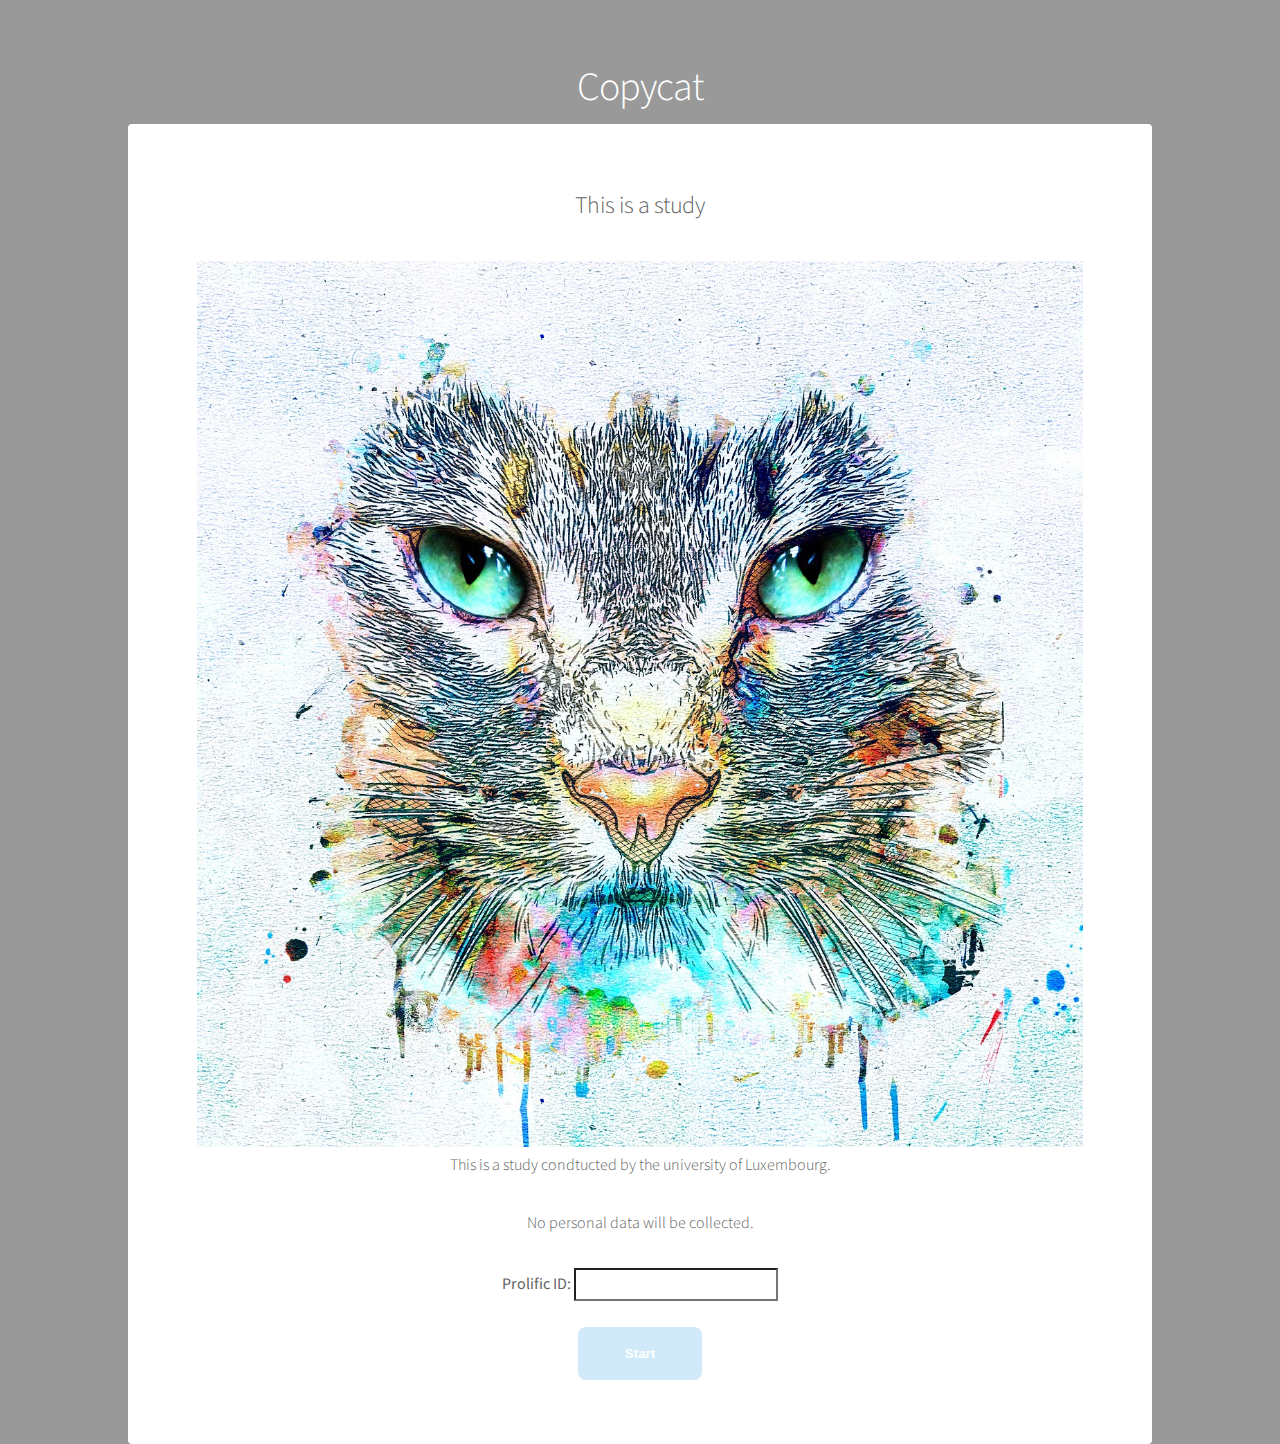
==== index.html @ aab6d51e "Rename copycat.html to index.html" ====
<!DOCTYPE html>
<html>
<head>
  <title>Quizz</title>
  <link rel="icon" type="image/x-icon" href="./data/favicon.ico">
  <link rel="stylesheet" href="copycat.css">
  <meta charset="UTF-8">
  <meta name="viewport" content="width=device-width, initial-scale=1">
</head>
<body>
    <div id="wrapper">
        <header id="header">
            <h1>Copycat</h1>
        </header>
        <div id="main">
            <section id="intro" class="main">
                <div class="spotlight">
                    <div id="initial" class="content">
                        <header class="major">
                            <h2 style="text-align: center; padding-right: 1px;">This is a study</h2>
                        </header>
                        
                        <div style="display: flex; justify-content: center; align-items: center; padding: 5px;">
                            <img src="./data/cat.jpg" alt="Puzzle A" style="max-width: 100%; height: auto;">
                        </div>
                        <p style="margin-bottom: 10; text-align: center;">
                            This is a study condtucted by the university of Luxembourg.
                        </p>
                        <p style="text-align: center;">
                            No personal data will be collected.
                        </p>
                        
                        <div style="text-align: center;" id="user-input">
                            <label for="prolificID"><b>Prolific ID:</b></label>
                            <input type="text" id="prolificID">
                        </div>
                        <br>
                        <p style="text-align: center;">
                            <button id="start-btn" onclick="startPuzzle()" class="button primary">Start</button>
                        </p>
                    </div>
                    
                    <div id="puzzle" class="content" style="display: none;">
                        <div class="timer-container" style="display: none;">
                            <div id="timer" class="timer">05:00</div>
                        </div>
                        <header class="major">
                            <h2 id="puzzle-number" style="text-align: center;">Puzzle 1/5</h2>
                        </header>
                        <hr>
                        <div style="display: flex; justify-content: center; align-items: center; padding: 5px;">
                            <img id="puzzle-img" src="./data/hospital.png" alt="Puzzle A" style="max-width: 100%; height: auto;">
                        </div>
                        <div style="text-align: center;">
                             <p id="puzzle-text" type="text" style="border-radius: 10px; border: 1px solid gray; padding: 5px; text-align: center;">
                                puzzle
                            </p>
                        </div>
                        <div id="hidden-solution" style="text-align: center; display: none; border-radius: 10px; border: 1px solid rgb(87, 227, 40); padding: 5px;">
                            <h2 style="text-align: left;"><b>Solution:</b></h2>
                             <p id="puzzle-solution" type="text">
                                puzzle solution
                            </p>
                        </div>    
                        <div style="text-align: center;" id="user-input">
                            <label for="answer"><b>Answer:</b></label>
                            <input type="text" id="answer">
                        </div>
                            
                        
                        
                        <div style="display: flex; justify-content: center; gap: 10px; margin-top: 20px;">
                            <button id="submit-btn" onclick="submitAnswer()" class="button primary" >Submit</button>
                            <button id="next-btn" onclick="goNext()" class="button primary" style="display: none;">Next</button>
                            <button id="finish-btn" onclick="emailPromt()" class="button primary" style="display: none;">Finish</in>
                        </div>
                    </div>
                    <dialog class="modal" id="finish-modal">
                        <div class="center">
                            <h2>Are you sure you want to submit?</h2>
                            <p>Warning! After clicking the 'Finish' button, the quizz is over and you can't go back.</p>
                            <div>
                                <button class="submit" id="cancel">Cancel</button>
                                <button class="button.submit" id="finish-quizz">Finish Quizz</button>
                            </div>
                        </div>     
                    </dialog>
                    <dialog class="modal" id="email-prompt">
                        <div id="modal-phase1" class="center">
                            <p id="modal-score" style="align-items: left;"><b>Result:</b>0/4</p>
                            <h2 style="color: #8cc9f0"><b>Subscribe for more</b></h2>
                            <p style="text-align: center;">Subscribe to our mailing list to get send more fun riddles and brainteasers send directly to you every week.</p>
                            <p> </p>
                            <div class="modal-buttons">
                                <button class="button.submit" type="submit" onclick="modalEmailInput()">Sign up to receive riddles weekly</button>
                                <button class="button.sumbit" id="close-modal" onclick="refuseEmail()">I don't want to get sent riddles</button>
                            </div>
                        </div>
                        <div id="modal-phase2" class="center" style="display: none; text-align: center;">
                            <h2 style="color: #8cc9f0"><b>Subscribe for more</b></h2>
                            <p style="text-align: center;">Subscribe to our mailing list to get send more fun riddles and brainteasers send directly to you every week.</p>
                            <label><b>Your email:</b> <input placeholder="Enter your email" id="email" type="text"></label> <br>
                            <span id="emailErrorMessage" class="error-message" style="display: none; color: red; font-size: 12px; margin-top: 4px;"></span>
                            <p> </p>
                            <div class="modal-buttons">
                                <button id="submit-email-btn" class="button.submit" type="submit" onclick="submitEmail()">Submit</button>
                                <button class="button.sumbit" id="cancel-email" onclick="cancelEmail()">Cancel</button>
                            </div>
                        </div>
                        
                    </dialog>
                </div>  
            </section>
        </div>
    </div>
    <script src="copycat.js"></script>
    
</body>
---- copycat.css ----
/* @import url(fontawesome-all.min.css); */
@import 'https://fonts.googleapis.com/css?family=Source+Sans+Pro:300,400';

/*
	Stellar by HTML5 UP
	html5up.net | @ajlkn
	Free for personal and commercial use under the CCA 3.0 license (html5up.net/license)
*/

html, body, div, span, applet, object,
iframe, h1, h2, h3, h4, h5, h6, p, blockquote,
pre, a, abbr, acronym, address, big, cite,
code, del, dfn, em, img, ins, kbd, q, s, samp,
small, strike, strong, sub, sup, tt, var, b,
u, i, center, dl, dt, dd, ol, ul, li, fieldset,
form, label, legend, table, caption, tbody,
tfoot, thead, tr, th, td, article, aside,
canvas, details, embed, figure, figcaption,
footer, header, hgroup, menu, nav, output, ruby,
section, summary, time, mark, audio, video {
	margin: 0;
	padding: 0;
	border: 0;
	font-size: 100%;
	font: inherit;
	vertical-align: baseline;
}

article, aside, details, figcaption, figure,
footer, header, hgroup, menu, nav, section {
	display: block;}

body {
	line-height: 1;
}

ol, ul {
	list-style: none;
}

blockquote, q {
	quotes: none;
}

	blockquote:before, blockquote:after, q:before, q:after {
		content: '';
		content: none;
	}

table {
	border-collapse: collapse;
	border-spacing: 0;
}

body {
	-webkit-text-size-adjust: none;
}

mark {
	background-color: transparent;
	color: inherit;
}

input::-moz-focus-inner {
	border: 0;
	padding: 0;
}

input, select, textarea {
	-moz-appearance: none;
	-webkit-appearance: none;
	-ms-appearance: none;
	appearance: none;
}

/* Basic */

	@-ms-viewport {
		width: device-width;
	}

	body {
		-ms-overflow-style: scrollbar;
	}

	@media screen and (max-width: 480px) {

		html, body {
			min-width: 320px;
		}

	}

	html {
		box-sizing: border-box;
	}

	*, *:before, *:after {
		box-sizing: inherit;
	}

	body {
		background-color: rgb(153, 153, 153);
		/* background-image: url("images/overlay.png"), -moz-linear-gradient(45deg, #0b537b 15%, #9896ef 85%);
		background-image: url("images/overlay.png"), -webkit-linear-gradient(45deg, #0b537b 15%, #9896ef 85%);
		background-image: url("images/overlay.png"), -ms-linear-gradient(45deg, #0b537b 15%, #9896ef 85%);
		background-image: url("images/overlay.png"), linear-gradient(45deg, #0b537b 15%, #9896ef 85%); */
	}

		body.is-preload *, body.is-preload *:before, body.is-preload *:after {
			-moz-animation: none !important;
			-webkit-animation: none !important;
			-ms-animation: none !important;
			animation: none !important;
			-moz-transition: none !important;
			-webkit-transition: none !important;
			-ms-transition: none !important;
			transition: none !important;
		}
	

/* Type */

	body {
		/* background-color: #0b537b; */
		color: rgba(255, 255, 255, 0.65);
	}

	body, input, select, textarea {
		font-family: "Source Sans Pro", Helvetica, sans-serif;
		font-size: 17pt;
		font-weight: 300;
		line-height: 1.65;
	}

		@media screen and (max-width: 1680px) {

			body, input, select, textarea {
				font-size: 14pt;
			}

		}

		@media screen and (max-width: 1280px) {

			body, input, select, textarea {
				font-size: 12pt;
			}

		}

		@media screen and (max-width: 360px) {

			body, input, select, textarea {
				font-size: 11pt;
			}

		}

	a {
		-moz-transition: color 0.2s ease, border-bottom 0.2s ease;
		-webkit-transition: color 0.2s ease, border-bottom 0.2s ease;
		-ms-transition: color 0.2s ease, border-bottom 0.2s ease;
		transition: color 0.2s ease, border-bottom 0.2s ease;
		text-decoration: none;
		border-bottom: dotted 1px;
		color: inherit;
	}

		a:hover {
			border-bottom-color: transparent;
		}

	strong, b {
		font-weight: 400;
	}

	em, i {
		font-style: italic;
	}

	p {
		margin: 0 0 2em 0;
	}

		p.content {
			-moz-columns: 20em 2;
			-webkit-columns: 20em 2;
			-ms-columns: 20em 2;
			columns: 20em 2;
			-moz-column-gap: 2em;
			-webkit-column-gap: 2em;
			-ms-column-gap: 2em;
			column-gap: 2em;
			text-align: justify;
		}

	h1, h2, h3, h4, h5, h6 {
		font-weight: 300;
		line-height: 1.5;
		margin: 0 0 0.7em 0;
		letter-spacing: -0.025em;
	}

		h1 a, h2 a, h3 a, h4 a, h5 a, h6 a {
			color: inherit;
			text-decoration: none;
		}

	h1 {
		font-size: 2.5em;
		line-height: 1.2;
	}

	h2 {
		font-size: 1.5em;
	}

	h3 {
		font-size: 1.25em;
	}

	h4 {
		font-size: 1.1em;
	}

	h5 {
		font-size: 0.9em;
	}

	h6 {
		font-size: 0.7em;
	}

	@media screen and (max-width: 736px) {

		h1 {
			font-size: 2em;
		}

	}

	sub {
		font-size: 0.8em;
		position: relative;
		top: 0.5em;
	}

	sup {
		font-size: 0.8em;
		position: relative;
		top: -0.5em;
	}

	blockquote {
		border-left: solid 4px;
		font-style: italic;
		margin: 0 0 2em 0;
		padding: 0.5em 0 0.5em 2em;
	}

	code {
		border-radius: 8px;
		border: solid 1px;
		font-family: "Courier New", monospace;
		font-size: 0.9em;
		margin: 0 0.25em;
		padding: 0.25em 0.65em;
	}

	pre {
		-webkit-overflow-scrolling: touch;
		font-family: "Courier New", monospace;
		font-size: 0.9em;
		margin: 0 0 2em 0;
	}

		pre code {
			display: block;
			line-height: 1.75;
			padding: 1em 1.5em;
			overflow-x: auto;
		}

	hr {
		border: 0;
		border-bottom: solid 1px;
		margin: 2em 0;
	}

		hr.major {
			margin: 3em 0;
		}

	.align-left {
		text-align: left;
	}

	.align-center {
		text-align: center;
	}

	.align-right {
		text-align: right;
	}

	input, select, textarea {
		color: #ffffff;
	}

	a:hover {
		color: #ffffff;
	}

	strong, b {
		color: #ffffff;
	}

	h1, h2, h3, h4, h5, h6 {
		color: #ffffff;
	}

	blockquote {
		border-left-color: rgba(255, 255, 255, 0.35);
	}

	code {
		background: rgba(255, 255, 255, 0.075);
		border-color: rgba(255, 255, 255, 0.35);
	}

	hr {
		border-bottom-color: rgba(255, 255, 255, 0.35);
	}


/* Box */

	.box {
		border-radius: 8px;
		border: solid;
		margin-bottom: 2em;
		padding: 1.5em;
	}

		.box > :last-child,
		.box > :last-child > :last-child,
		.box > :last-child > :last-child > :last-child {
			margin-bottom: 0;
		}

		.box.alt {
			border: 0;
			border-radius: 0;
			padding: 0;
		}

	.box {
		border-color: rgba(255, 255, 255, 0.35);
	}



/* Radiobutton from https://codepen.io/AbubakerSaeed/pen/QPOZdYhttps://codepen.io/AbubakerSaeed/pen/QPOZdY*/

.radiobutton {
	--primary: hsl(191, 91%, 68%);
	--other: hsl(195, 50%, 32%);

	/*background: hsl(0, 0%, 98%);*/
	display: flex;
	justify-content: flex-start;
	align-items: center;
	flex-wrap: nowrap;

	margin: 12px 0;

	cursor: pointer;
	position: relative;
}


/* input */
.radioInput {
  opacity: 0;
  position: absolute;
  left: 50%;
  top: 50%;
  transform: translate(-50%, -50%);
  z-index: -1;
}


/* .design */
.design {
  width: 16px;
  height: 16px;

  border: 1px solid var(--other);
  border-radius: 100%;
  margin-right: 16px;

  position: relative;
}

.design::before,
.design::after {
  content: "";
  display: block;

  width: inherit;
  height: inherit;

  border-radius: inherit;

  position: absolute;
  transform: scale(0);
  transform-origin: center center;
}

.design:before {
  background: var(--other);
  opacity: 0;
  transition: .3s;
}

.design::after {
  background: var(--primary);
  opacity: .4;
  transition: .6s;
}


/* .text */
.text {
  color: var(--other);
  font-weight: bold;
}


/* checked state */
input:checked+.design::before {
  opacity: 1;
  transform: scale(.6);
}


/* other states */
input:hover+.design,
input:focus+.design {
  border: 1px solid var(--primary);
}

input:hover+.design:before,
input:focus+.design:before {
  background: var(--primary);
}

input:hover~.text {
  color: var(--primary);
}

input:focus+.design::after,
input:active+.design::after {
  opacity: .1;
  transform: scale(2.6);
}


/* added by me */

	.center {
	display: flex;
	justify-content: center;
	flex-direction: column;
	align-items: center;
	}

	.modal {
		padding: 1em;
		max-width: 70ch;
		border: 0;
  		box-shadow: 0 0 1em rgba(0, 0, 0, 0.3);
	}
	.modal > * {
		margin: 0 0 0.5rem 0;
	}
	.modal::backdrop {
		background: rgba(43, 77, 80, 0.4);
	}

	.modal-buttons {
	display: flex;
	justify-content: center;
	align-items: center;
	flex-wrap: wrap;
	}

	@media screen and (max-width: 600px) {
		.modal-buttons {
			flex-direction: column;
		}
	}
	
	/* Timer */
	.timer-container {
		position: relative;
		background-color: #8cc9f0;
		color: white;
		padding: 5px;
		border-radius: 8px;
		box-sizing: border-box;
		font-size: calc(1rem + 1vw);
		text-align: center;
		max-width: calc(15%);
		max-height: calc(100% - 10px);
		margin-top: 0;
		margin-right: 0;
		margin-bottom: 0;
		margin-left: auto;
	}

	.timer {
		font-size: inherit;
	}





/* Button */

	input[type="submit"],
	input[type="reset"],
	input[type="button"],
	button,
	.button {
		-moz-appearance: none;
		-webkit-appearance: none;
		-ms-appearance: none;
		appearance: none;
		-moz-transition: background-color 0.2s ease-in-out, color 0.2s ease-in-out;
		-webkit-transition: background-color 0.2s ease-in-out, color 0.2s ease-in-out;
		-ms-transition: background-color 0.2s ease-in-out, color 0.2s ease-in-out;
		transition: background-color 0.2s ease-in-out, color 0.2s ease-in-out;
		border-radius: 8px;
		border: 0;
		cursor: pointer;
		display: inline-block;
		font-weight: 900;
		height: 4em;
		line-height: 4em;
		min-width: 9.25em;
		padding: 0 1.5em;
		text-align: center;
		text-decoration: none;
		white-space: nowrap;
	}

		input[type="submit"].icon,
		input[type="reset"].icon,
		input[type="button"].icon,
		button.icon,
		.button.icon {
			padding-left: 1.35em;
		}

			input[type="submit"].icon:before,
			input[type="reset"].icon:before,
			input[type="button"].icon:before,
			button.icon:before,
			.button.icon:before {
				margin-right: 0.5em;
			}

		input[type="submit"].fit,
		input[type="reset"].fit,
		input[type="button"].fit,
		button.fit,
		.button.fit {
			width: 100%;
		}

		input[type="submit"].small,
		input[type="reset"].small,
		input[type="button"].small,
		button.small,
		.button.small {
			font-size: 0.8em;
		}

		input[type="submit"].large,
		input[type="reset"].large,
		input[type="button"].large,
		button.large,
		.button.large {
			font-size: 1.35em;
		}

		input[type="submit"].disabled, input[type="submit"]:disabled,
		input[type="reset"].disabled,
		input[type="reset"]:disabled,
		input[type="button"].disabled,
		input[type="button"]:disabled,
		button.disabled,
		button:disabled,
		.button.disabled,
		.button:disabled {
			pointer-events: none;
			opacity: 0.25;
		}

		/* Modified by me*/
		@media screen and (max-width: 900px) {

			input[type="submit"],
			input[type="reset"],
			input[type="button"],
			button,
			.button {
				min-width: 0;
				font-size: 12px;
    			padding: 0px 2ex 7ex;
				height: 3em;
			}

		}

	input[type="submit"],
	input[type="reset"],
	input[type="button"],
	button,
	.button {
		background-color: #4bafed;
		box-shadow: inset 0 0 0 1px rgba(255, 255, 255, 0.35);
		color: #ffffff !important;
	}

		input[type="submit"]:hover,
		input[type="reset"]:hover,
		input[type="button"]:hover,
		button:hover,
		.button:hover {
			background-color: #8ce1f0;
		}

		input[type="submit"]:active,
		input[type="reset"]:active,
		input[type="button"]:active,
		button:active,
		.button:active {
			background-color: rgba(255, 255, 255, 0.2);
		}

		input[type="submit"].icon:before,
		input[type="reset"].icon:before,
		input[type="button"].icon:before,
		button.icon:before,
		.button.icon:before {
			color: rgba(255, 255, 255, 0.5);
		}

		input[type="submit"].primary,
		input[type="reset"].primary,
		input[type="button"].primary,
		button.primary,
		.button.primary {
			background-color: #4bafed;
			color: #fdfdfd !important;
			box-shadow: none;
		}

			input[type="submit"].primary:hover,
			input[type="reset"].primary:hover,
			input[type="button"].primary:hover,
			button.primary:hover,
			.button.primary:hover {
				background-color: #74d1e6;
			}

			input[type="submit"].primary:active,
			input[type="reset"].primary:active,
			input[type="button"].primary:active,
			button.primary:active,
			.button.primary:active {
				background-color: #7ec3ee;
			}

			input[type="submit"].primary.icon:before,
			input[type="reset"].primary.icon:before,
			input[type="button"].primary.icon:before,
			button.primary.icon:before,
			.button.primary.icon:before {
				color: #3f3d3d !important;
			}

/* Form */

	/* form {
		margin: 0 0 2em 0;
	}

	label {
		display: block;
		font-size: 0.9em;
		font-weight: 400;
		margin: 0 0 1em 0;
	}

	input[type="text"],
	input[type="password"],
	input[type="email"],
	select,
	textarea {
		-moz-appearance: none;
		-webkit-appearance: none;
		-ms-appearance: none;
		appearance: none;
		border-radius: 8px;
		border: solid 1px;
		color: inherit;
		display: block;
		outline: 0;
		padding: 0 1em;
		text-decoration: none;
		width: 100%;
	}

		input[type="text"]:invalid,
		input[type="password"]:invalid,
		input[type="email"]:invalid,
		select:invalid,
		textarea:invalid {
			box-shadow: none;
		}

	select {
		background-size: 1.25rem;
		background-repeat: no-repeat;
		background-position: calc(100% - 1rem) center;
		height: 2.75em;
		padding-right: 2.75em;
		text-overflow: ellipsis;
	}

		select:focus::-ms-value {
			background-color: transparent;
		}

		select::-ms-expand {
			display: none;
		}

	input[type="text"],
	input[type="password"],
	input[type="email"],
	select {
		height: 2.75em;
	}

	textarea {
		padding: 0.75em 1em;
	}

	input[type="checkbox"],
	input[type="radio"] {
		-moz-appearance: none;
		-webkit-appearance: none;
		-ms-appearance: none;
		appearance: none;
		display: block;
		float: left;
		margin-right: -2em;
		opacity: 0;
		width: 1em;
		z-index: -1;
	}

		input[type="checkbox"] + label,
		input[type="radio"] + label {
			text-decoration: none;
			cursor: pointer;
			display: inline-block;
			font-size: 1em;
			font-weight: 300;
			padding-left: 2.4em;
			padding-right: 0.75em;
			position: relative;
		}

			input[type="checkbox"] + label:before,
			input[type="radio"] + label:before {
				-moz-osx-font-smoothing: grayscale;
				-webkit-font-smoothing: antialiased;
				display: inline-block;
				font-style: normal;
				font-variant: normal;
				text-rendering: auto;
				line-height: 1;
				text-transform: none !important;
				font-family: 'Font Awesome 5 Free';
				font-weight: 900;
			}

			input[type="checkbox"] + label:before,
			input[type="radio"] + label:before {
				border-radius: 8px;
				border: solid 1px;
				content: '';
				display: inline-block;
				font-size: 0.8em;
				height: 2.0625em;
				left: 0;
				line-height: 2.0625em;
				position: absolute;
				text-align: center;
				top: 0;
				width: 2.0625em;
			}

		input[type="checkbox"]:checked + label:before,
		input[type="radio"]:checked + label:before {
			content: '\f00c';
		}

	input[type="checkbox"] + label:before {
		border-radius: 8px;
	}

	input[type="radio"] + label:before {
		border-radius: 100%;
	}

	::-webkit-input-placeholder {
		opacity: 1.0;
	}

	:-moz-placeholder {
		opacity: 1.0;
	}

	::-moz-placeholder {
		opacity: 1.0;
	}

	:-ms-input-placeholder {
		opacity: 1.0;
	}

	label {
		color: #ffffff;
	}

	input[type="text"],
	input[type="password"],
	input[type="email"],
	select,
	textarea {
		background-color: rgba(255, 255, 255, 0.075);
		border-color: rgba(255, 255, 255, 0.35);
	}

		input[type="text"]:focus,
		input[type="password"]:focus,
		input[type="email"]:focus,
		select:focus,
		textarea:focus {
			border-color: #8cc9f0;
			box-shadow: 0 0 0 1px #8cc9f0;
		}

	select {
		background-image: url("data:image/svg+xml;charset=utf8,%3Csvg xmlns='http://www.w3.org/2000/svg' width='40' height='40' preserveAspectRatio='none' viewBox='0 0 40 40'%3E%3Cpath d='M9.4,12.3l10.4,10.4l10.4-10.4c0.2-0.2,0.5-0.4,0.9-0.4c0.3,0,0.6,0.1,0.9,0.4l3.3,3.3c0.2,0.2,0.4,0.5,0.4,0.9 c0,0.4-0.1,0.6-0.4,0.9L20.7,31.9c-0.2,0.2-0.5,0.4-0.9,0.4c-0.3,0-0.6-0.1-0.9-0.4L4.3,17.3c-0.2-0.2-0.4-0.5-0.4-0.9 c0-0.4,0.1-0.6,0.4-0.9l3.3-3.3c0.2-0.2,0.5-0.4,0.9-0.4S9.1,12.1,9.4,12.3z' fill='rgba(255, 255, 255, 0.35)' /%3E%3C/svg%3E");
	}

		select option {
			color: #ffffff;
			background: #0b537b;
		}

	input[type="checkbox"] + label,
	input[type="radio"] + label {
		color: rgba(255, 255, 255, 0.65);
	}

		input[type="checkbox"] + label:before,
		input[type="radio"] + label:before {
			background: rgba(255, 255, 255, 0.075);
			border-color: rgba(255, 255, 255, 0.35);
		}

	input[type="checkbox"]:checked + label:before,
	input[type="radio"]:checked + label:before {
		background-color: #ffffff;
		border-color: #ffffff;
		color: #0b537b;
	}

	input[type="checkbox"]:focus + label:before,
	input[type="radio"]:focus + label:before {
		border-color: #8cc9f0;
		box-shadow: 0 0 0 1px #8cc9f0;
	}

	::-webkit-input-placeholder {
		color: rgba(255, 255, 255, 0.5) !important;
	}

	:-moz-placeholder {
		color: rgba(255, 255, 255, 0.5) !important;
	}

	::-moz-placeholder {
		color: rgba(255, 255, 255, 0.5) !important;
	}

	:-ms-input-placeholder {
		color: rgba(255, 255, 255, 0.5) !important;
	}

	.formerize-placeholder {
		color: rgba(255, 255, 255, 0.5) !important;
	} */

/* Icon */

	/* .icon {
		text-decoration: none;
		-moz-transition: background-color 0.2s ease-in-out, color 0.2s ease-in-out;
		-webkit-transition: background-color 0.2s ease-in-out, color 0.2s ease-in-out;
		-ms-transition: background-color 0.2s ease-in-out, color 0.2s ease-in-out;
		transition: background-color 0.2s ease-in-out, color 0.2s ease-in-out;
		border-bottom: none;
		position: relative;
	}

		.icon:before {
			-moz-osx-font-smoothing: grayscale;
			-webkit-font-smoothing: antialiased;
			display: inline-block;
			font-style: normal;
			font-variant: normal;
			text-rendering: auto;
			line-height: 1;
			text-transform: none !important;
			font-family: 'Font Awesome 5 Free';
			font-weight: 400;
		}

		.icon > .label {
			display: none;
		}

		.icon:before {
			line-height: solid;
		}

		.icon.solid:before {
			font-weight: 900;
		}

		.icon.brands:before {
			font-family: 'Font Awesome 5 Brands';
		}

		.icon.major {
			border: solid 1px;
			display: inline-block;
			border-radius: 100%;
			padding: 0.65em;
			margin: 0 0 2em 0;
			cursor: default;
		}

			.icon.major:before {
				display: inline-block;
				font-size: 6.25rem;
				width: 2.25em;
				height: 2.25em;
				line-height: 2.2em;
				border-radius: 100%;
				border: solid 1px;
				text-align: center;
			}

		.icon.alt {
			display: inline-block;
			border: solid 1px;
			border-radius: 100%;
		}

			.icon.alt:before {
				display: block;
				font-size: 1.25em;
				width: 2em;
				height: 2em;
				text-align: center;
				line-height: 2em;
			}

		.icon.style1 {
			color: #efa8b0;
		}

		.icon.style2 {
			color: #c79cc8;
		}

		.icon.style3 {
			color: #a89cc8;
		}

		.icon.style4 {
			color: #9bb2e1;
		}

		.icon.style5 {
			color: #8cc9f0;
		}

		@media screen and (max-width: 1680px) {

			.icon.major:before {
				font-size: 5.5rem;
			}

		}

		@media screen and (max-width: 1280px) {

			.icon.major:before {
				font-size: 4.75rem;
			}

		}

		@media screen and (max-width: 736px) {

			.icon.major {
				margin: 0 0 1.5em 0;
				padding: 0.35em;
			}

				.icon.major:before {
					font-size: 3.5rem;
				}

		}

	.icon.major {
		border-color: rgba(255, 255, 255, 0.35);
	}

		.icon.major:before {
			border-color: rgba(255, 255, 255, 0.35);
		}

	.icon.alt {
		border-color: rgba(255, 255, 255, 0.35);
		color: #ffffff;
	}

		.icon.alt:hover {
			background-color: rgba(255, 255, 255, 0.075);
		}

		.icon.alt:active {
			background-color: rgba(255, 255, 255, 0.2);
		} */

/* Image */

	/* .image {
		border-radius: 8px;
		border: 0;
		display: inline-block;
		position: relative;
	}

		.image img {
			border-radius: 8px;
			display: block;
		}

		.image.left, .image.right {
			max-width: 40%;
		}

			.image.left img, .image.right img {
				width: 100%;
			}

		.image.left {
			float: left;
			margin: 0 1.5em 1em 0;
			top: 0.25em;
		}

		.image.right {
			float: right;
			margin: 0 0 1em 1.5em;
			top: 0.25em;
		}

		.image.fit {
			display: block;
			margin: 0 0 2em 0;
			width: 100%;
		}

			.image.fit img {
				width: 100%;
			}

		.image.main {
			display: block;
			margin: 0 0 3em 0;
			width: 100%;
		}

			.image.main img {
				width: 100%;
			} */

/* List */

	/* ol {
		list-style: decimal;
		margin: 0 0 2em 0;
		padding-left: 1.25em;
	}

		ol li {
			padding-left: 0.25em;
		}

	ul {
		list-style: disc;
		margin: 0 0 2em 0;
		padding-left: 1em;
	}

		ul li {
			padding-left: 0.5em;
		}

		ul.alt {
			list-style: none;
			padding-left: 0;
		}

			ul.alt li {
				border-top: solid 1px;
				padding: 0.5em 0;
			}

				ul.alt li:first-child {
					border-top: 0;
					padding-top: 0;
				}

	dl {
		margin: 0 0 2em 0;
	}

		dl dt {
			display: block;
			font-weight: 400;
			margin: 0 0 1em 0;
		}

		dl dd {
			margin-left: 2em;
		}

		dl.alt dt {
			display: block;
			width: 3em;
			margin: 0;
			clear: left;
			float: left;
		}

		dl.alt dd {
			margin: 0 0 0.85em 5.5em;
		}

		dl.alt:after {
			content: '';
			display: block;
			clear: both;
		}

	ul.alt li {
		border-top-color: rgba(255, 255, 255, 0.35);
	}

	dl dt {
		color: #ffffff;
	} */

/* Actions */

	/* ul.actions {
		display: -moz-flex;
		display: -webkit-flex;
		display: -ms-flex;
		display: flex;
		cursor: default;
		list-style: none;
		margin-left: -1em;
		padding-left: 0;
	}

		ul.actions li {
			padding: 0 0 0 1em;
			vertical-align: middle;
		}

		ul.actions.special {
			-moz-justify-content: center;
			-webkit-justify-content: center;
			-ms-justify-content: center;
			justify-content: center;
			width: 100%;
			margin-left: 0;
		}

			ul.actions.special li:first-child {
				padding-left: 0;
			}

		ul.actions.stacked {
			-moz-flex-direction: column;
			-webkit-flex-direction: column;
			-ms-flex-direction: column;
			flex-direction: column;
			margin-left: 0;
		}

			ul.actions.stacked li {
				padding: 1.3em 0 0 0;
			}

				ul.actions.stacked li:first-child {
					padding-top: 0;
				}

		ul.actions.fit {
			width: calc(100% + 1em);
		}

			ul.actions.fit li {
				-moz-flex-grow: 1;
				-webkit-flex-grow: 1;
				-ms-flex-grow: 1;
				flex-grow: 1;
				-moz-flex-shrink: 1;
				-webkit-flex-shrink: 1;
				-ms-flex-shrink: 1;
				flex-shrink: 1;
				width: 100%;
			}

				ul.actions.fit li > * {
					width: 100%;
				}

			ul.actions.fit.stacked {
				width: 100%;
			}

		@media screen and (max-width: 480px) {

			ul.actions:not(.fixed) {
				-moz-flex-direction: column;
				-webkit-flex-direction: column;
				-ms-flex-direction: column;
				flex-direction: column;
				margin-left: 0;
				width: 100% !important;
			}

				ul.actions:not(.fixed) li {
					-moz-flex-grow: 1;
					-webkit-flex-grow: 1;
					-ms-flex-grow: 1;
					flex-grow: 1;
					-moz-flex-shrink: 1;
					-webkit-flex-shrink: 1;
					-ms-flex-shrink: 1;
					flex-shrink: 1;
					padding: 1em 0 0 0;
					text-align: center;
					width: 100%;
				}

					ul.actions:not(.fixed) li > * {
						width: 100%;
					}

					ul.actions:not(.fixed) li:first-child {
						padding-top: 0;
					}

					ul.actions:not(.fixed) li input[type="submit"],
					ul.actions:not(.fixed) li input[type="reset"],
					ul.actions:not(.fixed) li input[type="button"],
					ul.actions:not(.fixed) li button,
					ul.actions:not(.fixed) li .button {
						width: 100%;
					}

						ul.actions:not(.fixed) li input[type="submit"].icon:before,
						ul.actions:not(.fixed) li input[type="reset"].icon:before,
						ul.actions:not(.fixed) li input[type="button"].icon:before,
						ul.actions:not(.fixed) li button.icon:before,
						ul.actions:not(.fixed) li .button.icon:before {
							margin-left: -0.5rem;
						}

		} */

/* Icons */

	/* ul.icons {
		cursor: default;
		list-style: none;
		padding-left: 0;
	}

		ul.icons li {
			display: inline-block;
			padding: 0 0.65em 0 0;
		}

			ul.icons li:last-child {
				padding-right: 0 !important;
			} */

/* Section/Article */

	/* section.special, article.special {
		text-align: center;
	}

	header.major {
		margin-bottom: 3em;
	}

		header.major h2 {
			font-size: 2em;
		}

			header.major h2:after {
				display: block;
				content: '';
				width: 3.25em;
				height: 2px;
				margin: 0.7em 0 1em 0;
				border-radius: 2px;
			}

				section.special header.major h2:after, article.special header.major h2:after {
					margin-left: auto;
					margin-right: auto;
				}

		header.major p {
			font-size: 1.25em;
			letter-spacing: -0.025em;
		}

		header.major.special {
			text-align: center;
		}

			header.major.special h2:after {
				margin-left: auto;
				margin-right: auto;
			}

	footer.major {
		margin-top: 3em;
	}

	@media screen and (max-width: 736px) {

		header.major {
			margin-bottom: 0;
		}

			header.major h2 {
				font-size: 1.5em;
			}

			header.major p {
				font-size: 1em;
				letter-spacing: 0;
			}

				header.major p br {
					display: none;
				}

		footer.major {
			margin-top: 0;
		}

	}

	header.major h2:after {
		background-color: rgba(255, 255, 255, 0.35); 
	}*/

/* Table */

	/* .table-wrapper {
		-webkit-overflow-scrolling: touch;
		overflow-x: auto;
	}

	table {
		margin: 0 0 2em 0;
		width: 100%;
	}

		table tbody tr {
			border: solid 1px;
			border-left: 0;
			border-right: 0;
		}

		table td {
			padding: 0.75em 0.75em;
		}

		table th {
			font-size: 0.9em;
			font-weight: 400;
			padding: 0 0.75em 0.75em 0.75em;
			text-align: left;
		}

		table thead {
			border-bottom: solid 2px;
		}

		table tfoot {
			border-top: solid 2px;
		}

		table.alt {
			border-collapse: separate;
		}

			table.alt tbody tr td {
				border: solid 1px;
				border-left-width: 0;
				border-top-width: 0;
			}

				table.alt tbody tr td:first-child {
					border-left-width: 1px;
				}

			table.alt tbody tr:first-child td {
				border-top-width: 1px;
			}

			table.alt thead {
				border-bottom: 0;
			}

			table.alt tfoot {
				border-top: 0;
			}

	table tbody tr {
		border-color: rgba(255, 255, 255, 0.35);
	}

		table tbody tr:nth-child(2n + 1) {
			background-color: rgba(255, 255, 255, 0.075);
		}

	table th {
		color: #ffffff;
	}

	table thead {
		border-bottom-color: rgba(255, 255, 255, 0.35);
	}

	table tfoot {
		border-top-color: rgba(255, 255, 255, 0.35);
	}

	table.alt tbody tr td {
		border-color: rgba(255, 255, 255, 0.35);
	} */

/* Features */

	/* .features {
		display: -moz-flex;
		display: -webkit-flex;
		display: -ms-flex;
		display: flex;
		-moz-flex-wrap: wrap;
		-webkit-flex-wrap: wrap;
		-ms-flex-wrap: wrap;
		flex-wrap: wrap;
		-moz-justify-content: center;
		-webkit-justify-content: center;
		-ms-justify-content: center;
		justify-content: center;
		width: calc(100% + 2em);
		margin: 0 0 3em -2em;
		padding: 0;
		list-style: none;
	}

		.features li {
			width: calc(33.33333% - 2em);
			margin-left: 2em;
			margin-top: 3em;
			padding: 0;
		}

			.features li:nth-child(1), .features li:nth-child(2), .features li:nth-child(3) {
				margin-top: 0;
			}

			.features li > :last-child {
				margin-bottom: 0;
			}

		@media screen and (max-width: 980px) {

			.features li {
				width: calc(50% - 2em);
			}

				.features li:nth-child(3) {
					margin-top: 3em;
				}

		}

		@media screen and (max-width: 736px) {

			.features {
				width: 100%;
				margin: 0 0 2em 0;
			}

				.features li {
					width: 100%;
					margin-left: 0;
					margin-top: 2em;
				}

					.features li:nth-child(2), .features li:nth-child(3) {
						margin-top: 2em;
					}

		} */

/* Spotlight */

	.spotlight {
		display: -moz-flex;
		display: -webkit-flex;
		display: -ms-flex;
		display: flex;
		-moz-align-items: center;
		-webkit-align-items: center;
		-ms-align-items: center;
		align-items: center;
		margin: 0 0 2em 0;
	}

		.spotlight .content {
			-moz-flex: 1;
			-webkit-flex: 1;
			-ms-flex: 1;
			flex: 1;
		}

			.spotlight .content > :last-child {
				margin-bottom: 0;
			}

			.spotlight .content header.major {
				margin: 0 0 2em 0;
			}

		.spotlight .image {
			display: inline-block;
			margin-left: 4em;
			padding: 0.65em;
			border-radius: 100%;
			border: solid 1px;
		}

			.spotlight .image img {
				display: block;
				border-radius: 100%;
				width: 16em;
			}

		@media screen and (max-width: 980px) {

			.spotlight {
				-moz-flex-direction: column-reverse;
				-webkit-flex-direction: column-reverse;
				-ms-flex-direction: column-reverse;
				flex-direction: column-reverse;
				text-align: center;
			}

				.spotlight .content {
					-moz-flex: 0 1 auto;
					-webkit-flex: 0 1 auto;
					-ms-flex: 0 1 auto;
					flex: 0 1 auto;
					width: 100%;
				}

					.spotlight .content header.major h2:after {
						margin-left: auto;
						margin-right: auto;
					}

					.spotlight .content .actions {
						-moz-justify-content: center;
						-webkit-justify-content: center;
						-ms-justify-content: center;
						justify-content: center;
						width: calc(100% + 1em);
					}

				.spotlight .image {
					-moz-flex: 0 1 auto;
					-webkit-flex: 0 1 auto;
					-ms-flex: 0 1 auto;
					flex: 0 1 auto;
					margin-left: 0;
					margin-bottom: 2em;
				}

		}

		@media screen and (max-width: 736px) {

			.spotlight .image {
				padding: 0.35em;
			}

				.spotlight .image img {
					width: 12em;
				}

		}

	.spotlight .image {
		border-color: rgba(255, 255, 255, 0.35);
	}

/* Header */

	#header {
		padding: 5em 5em 1em 5em ;
		text-align: center;
	}

		#header h1 {
			margin: 0 0 0.25em 0;
		}

		#header p {
			font-size: 1.25em;
			letter-spacing: -0.025em;
		}

		#header.alt {
			padding: 7em 5em 4em 5em ;
		}

			#header.alt h1 {
				font-size: 3.25em;
			}

			#header.alt > * {
				-moz-transition: opacity 3s ease;
				-webkit-transition: opacity 3s ease;
				-ms-transition: opacity 3s ease;
				transition: opacity 3s ease;
				-moz-transition-delay: 0.5s;
				-webkit-transition-delay: 0.5s;
				-ms-transition-delay: 0.5s;
				transition-delay: 0.5s;
				opacity: 1;
			}

			#header.alt .logo {
				-moz-transition: opacity 1.25s ease, -moz-transform 0.5s ease;
				-webkit-transition: opacity 1.25s ease, -webkit-transform 0.5s ease;
				-ms-transition: opacity 1.25s ease, -ms-transform 0.5s ease;
				transition: opacity 1.25s ease, transform 0.5s ease;
				-moz-transition-delay: 0s;
				-webkit-transition-delay: 0s;
				-ms-transition-delay: 0s;
				transition-delay: 0s;
				display: block;
				margin: 0 0 1.5em 0;
			}

				#header.alt .logo img {
					display: block;
					margin: 0 auto;
					max-width: 75%;
				}

		@media screen and (max-width: 1280px) {

			#header {
				padding: 4em 4em 0.1em 4em ;
			}

				#header.alt {
					padding: 6em 4em 3em 4em ;
				}

		}

		@media screen and (max-width: 980px) {

			#header {
				padding: 4em 3em 0.1em 3em ;
			}

				#header.alt {
					padding: 5em 3em 2em 3em ;
				}

		}

		@media screen and (max-width: 736px) {

			#header {
				padding: 3em 2em 0.1em 2em ;
			}

				#header p {
					font-size: 1em;
					letter-spacing: 0;
				}

					#header p br {
						display: none;
					}

				#header.alt {
					padding: 4em 2em 1em 2em ;
				}

					#header.alt h1 {
						font-size: 2.5em;
					}

		}

		@media screen and (max-width: 480px) {

			#header {
				padding: 3em 1.5em 0.1em 1.5em ;
			}

				#header.alt {
					padding: 4em 1.5em 1em 1.5em ;
				}

		}

		@media screen and (max-width: 360px) {

			#header {
				padding: 2.5em 1em 0.1em 1em ;
			}

				#header.alt {
					padding: 3.5em 1em 0.5em 1em ;
				}

		}

		body.is-preload #header.alt > * {
			opacity: 0;
		}

		body.is-preload #header.alt .logo {
			-moz-transform: scale(0.8) rotate(-30deg);
			-webkit-transform: scale(0.8) rotate(-30deg);
			-ms-transform: scale(0.8) rotate(-30deg);
			transform: scale(0.8) rotate(-30deg);
		}


/* Main */

	#main {
		background-color: #ffffff;
		color: #636363;
		border-radius: 0.25em;
	}

		#main input, #main select, #main textarea {
			color: #636363;
		}

		#main a:hover {
			color: #636363;
		}

		#main strong, #main b {
			color: #636363;
		}

		#main h1, #main h2, #main h3, #main h4, #main h5, #main h6 {
			color: #636363;
		}

		#main blockquote {
			border-left-color: #dddddd;
		}

		#main code {
			background: rgba(222, 222, 222, 0.25);
			border-color: #dddddd;
		}

		#main hr {
			border-bottom-color: #dddddd;
		}

		#main .box {
			border-color: #dddddd;
		}

		#main header.major h2:after {
			background-color: #dddddd;
			background-image: -moz-linear-gradient(90deg, #efa8b0, #a89cc8, #8cc9f0);
			background-image: -webkit-linear-gradient(90deg, #efa8b0, #a89cc8, #8cc9f0);
			background-image: -ms-linear-gradient(90deg, #efa8b0, #a89cc8, #8cc9f0);
			background-image: linear-gradient(90deg, #efa8b0, #a89cc8, #8cc9f0);
		}

		/* #main input[type="submit"],
		#main input[type="reset"],
		#main input[type="button"],
		#main button,
		#main .button {
			background-color: transparent;
			box-shadow: inset 0 0 0 1px #dddddd;
			color: #636363 !important;
		}

			#main input[type="submit"]:hover,
			#main input[type="reset"]:hover,
			#main input[type="button"]:hover,
			#main button:hover,
			#main .button:hover {
				background-color: rgba(222, 222, 222, 0.25);
			}

			#main input[type="submit"]:active,
			#main input[type="reset"]:active,
			#main input[type="button"]:active,
			#main button:active,
			#main .button:active {
				background-color: rgba(222, 222, 222, 0.5);
			}

			#main input[type="submit"].icon:before,
			#main input[type="reset"].icon:before,
			#main input[type="button"].icon:before,
			#main button.icon:before,
			#main .button.icon:before {
				color: rgba(99, 99, 99, 0.25);
			}

			#main input[type="submit"].primary,
			#main input[type="reset"].primary,
			#main input[type="button"].primary,
			#main button.primary,
			#main .button.primary {
				background-color: #8cc9f0;
				color: #ffffff !important;
				box-shadow: none;
			}

				#main input[type="submit"].primary:hover,
				#main input[type="reset"].primary:hover,
				#main input[type="button"].primary:hover,
				#main button.primary:hover,
				#main .button.primary:hover {
					background-color: #9acff2;
				}

				#main input[type="submit"].primary:active,
				#main input[type="reset"].primary:active,
				#main input[type="button"].primary:active,
				#main button.primary:active,
				#main .button.primary:active {
					background-color: #7ec3ee;
				}

				#main input[type="submit"].primary.icon:before,
				#main input[type="reset"].primary.icon:before,
				#main input[type="button"].primary.icon:before,
				#main button.primary.icon:before,
				#main .button.primary.icon:before {
					color: #ffffff !important;
				} */

		/* #main label {
			color: #636363;
		}

		#main input[type="text"],
		#main input[type="password"],
		#main input[type="email"],
		#main select,
		#main textarea {
			background-color: rgba(222, 222, 222, 0.25);
			border-color: #dddddd;
		}

			#main input[type="text"]:focus,
			#main input[type="password"]:focus,
			#main input[type="email"]:focus,
			#main select:focus,
			#main textarea:focus {
				border-color: #8cc9f0;
				box-shadow: 0 0 0 1px #8cc9f0;
			}

		#main select {
			background-image: url("data:image/svg+xml;charset=utf8,%3Csvg xmlns='http://www.w3.org/2000/svg' width='40' height='40' preserveAspectRatio='none' viewBox='0 0 40 40'%3E%3Cpath d='M9.4,12.3l10.4,10.4l10.4-10.4c0.2-0.2,0.5-0.4,0.9-0.4c0.3,0,0.6,0.1,0.9,0.4l3.3,3.3c0.2,0.2,0.4,0.5,0.4,0.9 c0,0.4-0.1,0.6-0.4,0.9L20.7,31.9c-0.2,0.2-0.5,0.4-0.9,0.4c-0.3,0-0.6-0.1-0.9-0.4L4.3,17.3c-0.2-0.2-0.4-0.5-0.4-0.9 c0-0.4,0.1-0.6,0.4-0.9l3.3-3.3c0.2-0.2,0.5-0.4,0.9-0.4S9.1,12.1,9.4,12.3z' fill='%23dddddd' /%3E%3C/svg%3E");
		}

			#main select option {
				color: #636363;
				background: #ffffff;
			}

		#main input[type="checkbox"] + label,
		#main input[type="radio"] + label {
			color: #636363;
		}

			#main input[type="checkbox"] + label:before,
			#main input[type="radio"] + label:before {
				background: rgba(222, 222, 222, 0.25);
				border-color: #dddddd;
			}

		#main input[type="checkbox"]:checked + label:before,
		#main input[type="radio"]:checked + label:before {
			background-color: #636363;
			border-color: #636363;
			color: #ffffff;
		}

		#main input[type="checkbox"]:focus + label:before,
		#main input[type="radio"]:focus + label:before {
			border-color: #8cc9f0;
			box-shadow: 0 0 0 1px #8cc9f0;
		}

		#main ::-webkit-input-placeholder {
			color: rgba(99, 99, 99, 0.25) !important;
		}

		#main :-moz-placeholder {
			color: rgba(99, 99, 99, 0.25) !important;
		}

		#main ::-moz-placeholder {
			color: rgba(99, 99, 99, 0.25) !important;
		}

		#main :-ms-input-placeholder {
			color: rgba(99, 99, 99, 0.25) !important;
		}

		#main .formerize-placeholder {
			color: rgba(99, 99, 99, 0.25) !important;
		}

		#main .icon.major {
			border-color: #dddddd;
		}

			#main .icon.major:before {
				border-color: #dddddd;
			}

		#main .icon.alt {
			border-color: #dddddd;
			color: #636363;
		}

			#main .icon.alt:hover {
				background-color: rgba(222, 222, 222, 0.25);
			}

			#main .icon.alt:active {
				background-color: rgba(222, 222, 222, 0.5);
			}

		#main ul.alt li {
			border-top-color: #dddddd;
		}

		#main dl dt {
			color: #636363;
		} */

		/* #main table tbody tr {
			border-color: #dddddd;
		}

			#main table tbody tr:nth-child(2n + 1) {
				background-color: rgba(222, 222, 222, 0.25);
			}

		#main table th {
			color: #636363;
		}

		#main table thead {
			border-bottom-color: #dddddd;
		}

		#main table tfoot {
			border-top-color: #dddddd;
		}

		#main table.alt tbody tr td {
			border-color: #dddddd;
		}

		#main .spotlight .image {
			border-color: #dddddd;
		} */

		#main > .main {
			padding: 5em 5em 3em 5em ;
			border-top: solid 1px #dddddd;
		}

			#main > .main:first-child {
				border-top: 0;
			}

			#main > .main > .image.main:first-child {
				margin: -5em 0 5em -5em;
				width: calc(100% + 10em);
				border-top-right-radius: 0.25em;
				border-top-left-radius: 0.25em;
				border-bottom-right-radius: 0;
				border-bottom-left-radius: 0;
			}

				#main > .main > .image.main:first-child img {
					border-top-right-radius: 0.25em;
					border-top-left-radius: 0.25em;
					border-bottom-right-radius: 0;
					border-bottom-left-radius: 0;
				}

		@media screen and (max-width: 1280px) {

			#main > .main {
				padding: 4em 4em 2em 4em ;
			}

				#main > .main > .image.main:first-child {
					margin: -4em 0 4em -4em;
					width: calc(100% + 8em);
				}

		}

		@media screen and (max-width: 980px) {

			#main > .main {
				padding: 4em 3em 2em 3em ;
			}

				#main > .main > .image.main:first-child {
					margin: -4em 0 4em -3em;
					width: calc(100% + 6em);
				}

		}

		@media screen and (max-width: 736px) {

			#main > .main {
				padding: 3em 2em 1em 2em ;
			}

				#main > .main > .image.main:first-child {
					margin: -3em 0 2em -2em;
					width: calc(100% + 4em);
				}

		}

		@media screen and (max-width: 480px) {

			#main > .main {
				padding: 3em 1.5em 1em 1.5em ;
			}

				#main > .main > .image.main:first-child {
					margin: -3em 0 1.5em -1.5em;
					width: calc(100% + 3em);
				}

		}

		@media screen and (max-width: 360px) {

			#main {
				border-radius: 0;
			}

				#main > .main {
					padding: 2.5em 1em 0.5em 1em ;
				}

					#main > .main > .image.main:first-child {
						margin: -2.5em 0 1.5em -1em;
						width: calc(100% + 2em);
						border-radius: 0;
					}

						#main > .main > .image.main:first-child img {
							border-radius: 0;
						}

		}

/* Footer */

	#footer {
		display: -moz-flex;
		display: -webkit-flex;
		display: -ms-flex;
		display: flex;
		-moz-flex-wrap: wrap;
		-webkit-flex-wrap: wrap;
		-ms-flex-wrap: wrap;
		flex-wrap: wrap;;
		width: calc(100% + 2em);
		margin: 0 0 3em -2em;
	}

		#footer > * {
			width: calc(50% - 2em);
			margin-left: 2em;
		}

		#footer .copyright {
			width: 100%;
			margin: 2.5em 0 2em 0;
			font-size: 0.8em;
			text-align: center;
		}

		@media screen and (max-width: 1280px) {

			#footer {
			}

		}

		@media screen and (max-width: 980px) {

			#footer {
				display: block;
				margin: 0 0 3em 0;
				width: 100%;
			}

				#footer > * {
					width: 100%;
					margin-left: 0;
					margin-bottom: 3em;
				}

				#footer .copyright {
					text-align: left;
				}

		}

		@media screen and (max-width: 736px) {

			#footer {
				padding: 3em 2em 1em 2em ;
			}

		}

		@media screen and (max-width: 480px) {

			#footer {
				padding: 3em 1.5em 1em 1.5em ;
			}

		}

		@media screen and (max-width: 480px) {

			#footer {
				padding: 2.5em 1em 0.5em 1em ;
			}

		}

/* Wrapper */

	#wrapper {
		width: 64em;
		max-width: calc(100% - 4em);
		margin: 0 auto;
	}

		@media screen and (max-width: 480px) {

			#wrapper {
				max-width: calc(100% - 2em);
			}

		}

		@media screen and (max-width: 360px) {

			#wrapper {
				max-width: 100%;
			}
		}
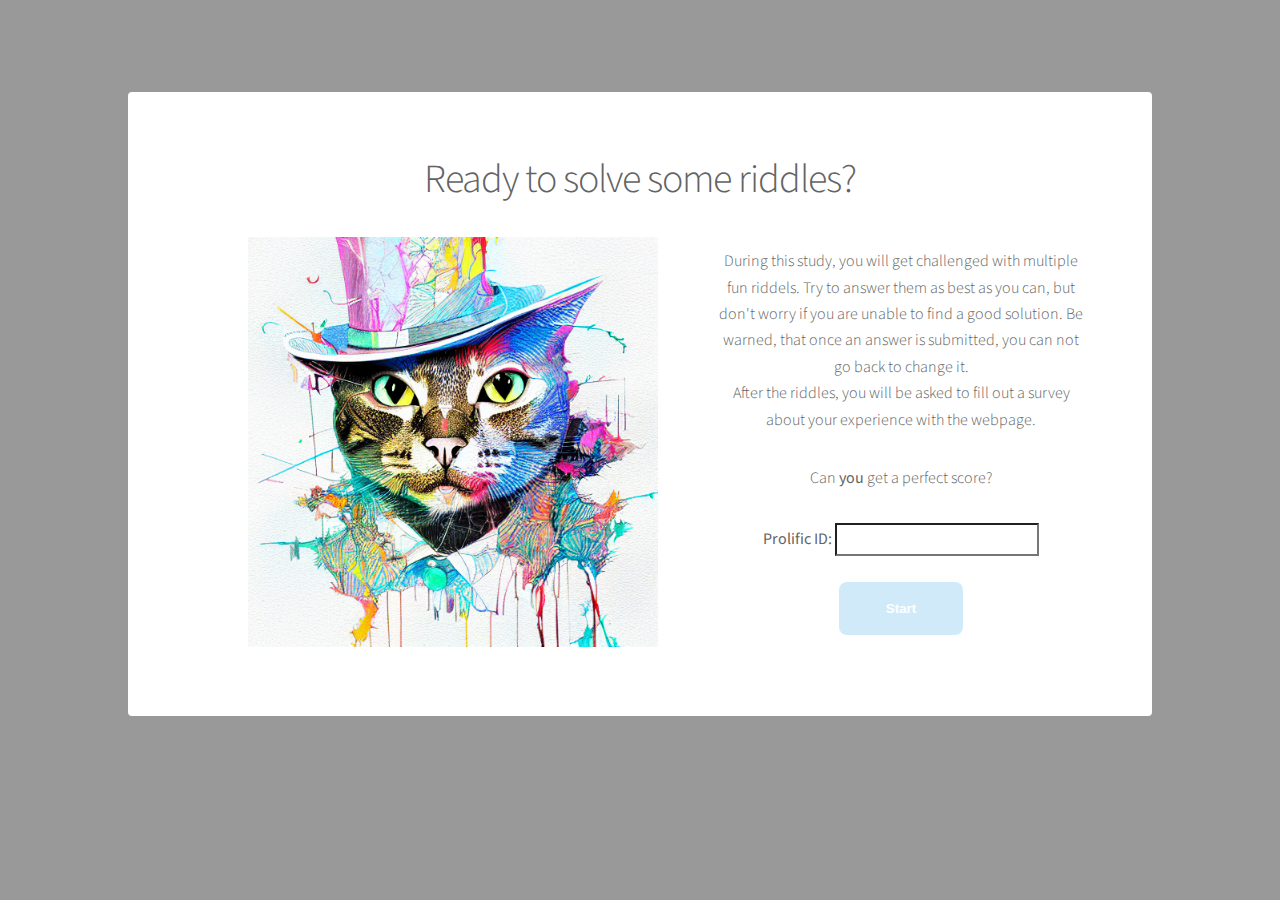
==== commit e4b2fc3f: "Add files via upload" ====
--- a/index.html
+++ b/index.html
@@ -10,24 +10,27 @@
 <body>
     <div id="wrapper">
         <header id="header">
-            <h1>Copycat</h1>
+            <br>
         </header>
         <div id="main">
+            
             <section id="intro" class="main">
+                <header class="major" id="intro-header">
+                    <h1 style="text-align: center; padding-right: 1px;">Ready to solve some riddles?</h1>
+                </header>
                 <div class="spotlight">
+                    <div id="cat-img" style="display: flex; justify-content: center; align-items: center; padding: 5px;">
+                        <img src="./data/cat.png" alt="Puzzle A" style="max-width: 80%; height: auto;">
+                    </div>    
                     <div id="initial" class="content">
-                        <header class="major">
-                            <h2 style="text-align: center; padding-right: 1px;">This is a study</h2>
-                        </header>
-                        
-                        <div style="display: flex; justify-content: center; align-items: center; padding: 5px;">
-                            <img src="./data/cat.jpg" alt="Puzzle A" style="max-width: 100%; height: auto;">
-                        </div>
                         <p style="margin-bottom: 10; text-align: center;">
-                            This is a study condtucted by the university of Luxembourg.
+                            During this study, you will get challenged with multiple fun riddels.
+                            Try to answer them as best as you can, but don't worry if you are unable to find a good solution.
+                            Be warned, that once an answer is submitted, you can not go back to change it. <br>
+                            After the riddles, you will be asked to fill out a survey about your experience with the webpage.
                         </p>
                         <p style="text-align: center;">
-                            No personal data will be collected.
+                        Can <b>you</b> get a perfect score?
                         </p>
                         
                         <div style="text-align: center;" id="user-input">
@@ -62,15 +65,12 @@
                                 puzzle solution
                             </p>
                         </div>    
-                        <div style="text-align: center;" id="user-input">
-                            <label for="answer"><b>Answer:</b></label>
+                        <div id="user-input" style="text-align: center;">
+                            <label for="answer"><b>Answer:</b></label> <br>
                             <input type="text" id="answer">
                         </div>
-                            
-                        
-                        
                         <div style="display: flex; justify-content: center; gap: 10px; margin-top: 20px;">
-                            <button id="submit-btn" onclick="submitAnswer()" class="button primary" >Submit</button>
+                            <button id="submit-btn" onclick="submitAnswer()" class="button primary">Submit</button>
                             <button id="next-btn" onclick="goNext()" class="button primary" style="display: none;">Next</button>
                             <button id="finish-btn" onclick="emailPromt()" class="button primary" style="display: none;">Finish</in>
                         </div>
@@ -93,7 +93,7 @@
                             <p> </p>
                             <div class="modal-buttons">
                                 <button class="button.submit" type="submit" onclick="modalEmailInput()">Sign up to receive riddles weekly</button>
-                                <button class="button.sumbit" id="close-modal" onclick="refuseEmail()">I don't want to get sent riddles</button>
+                                <button class="button.sumbit" id="close-modal" onclick="refuseEmail()">No, I don't want to train my brain</button>
                             </div>
                         </div>
                         <div id="modal-phase2" class="center" style="display: none; text-align: center;">
@@ -115,4 +115,4 @@
     </div>
     <script src="copycat.js"></script>
     
-</body>
+</body>--- a/copycat.css
+++ b/copycat.css
@@ -1671,7 +1671,7 @@
 /* Header */
 
 	#header {
-		padding: 5em 5em 1em 5em ;
+		padding: 1em 1em 1em 1em ;
 		text-align: center;
 	}
 
